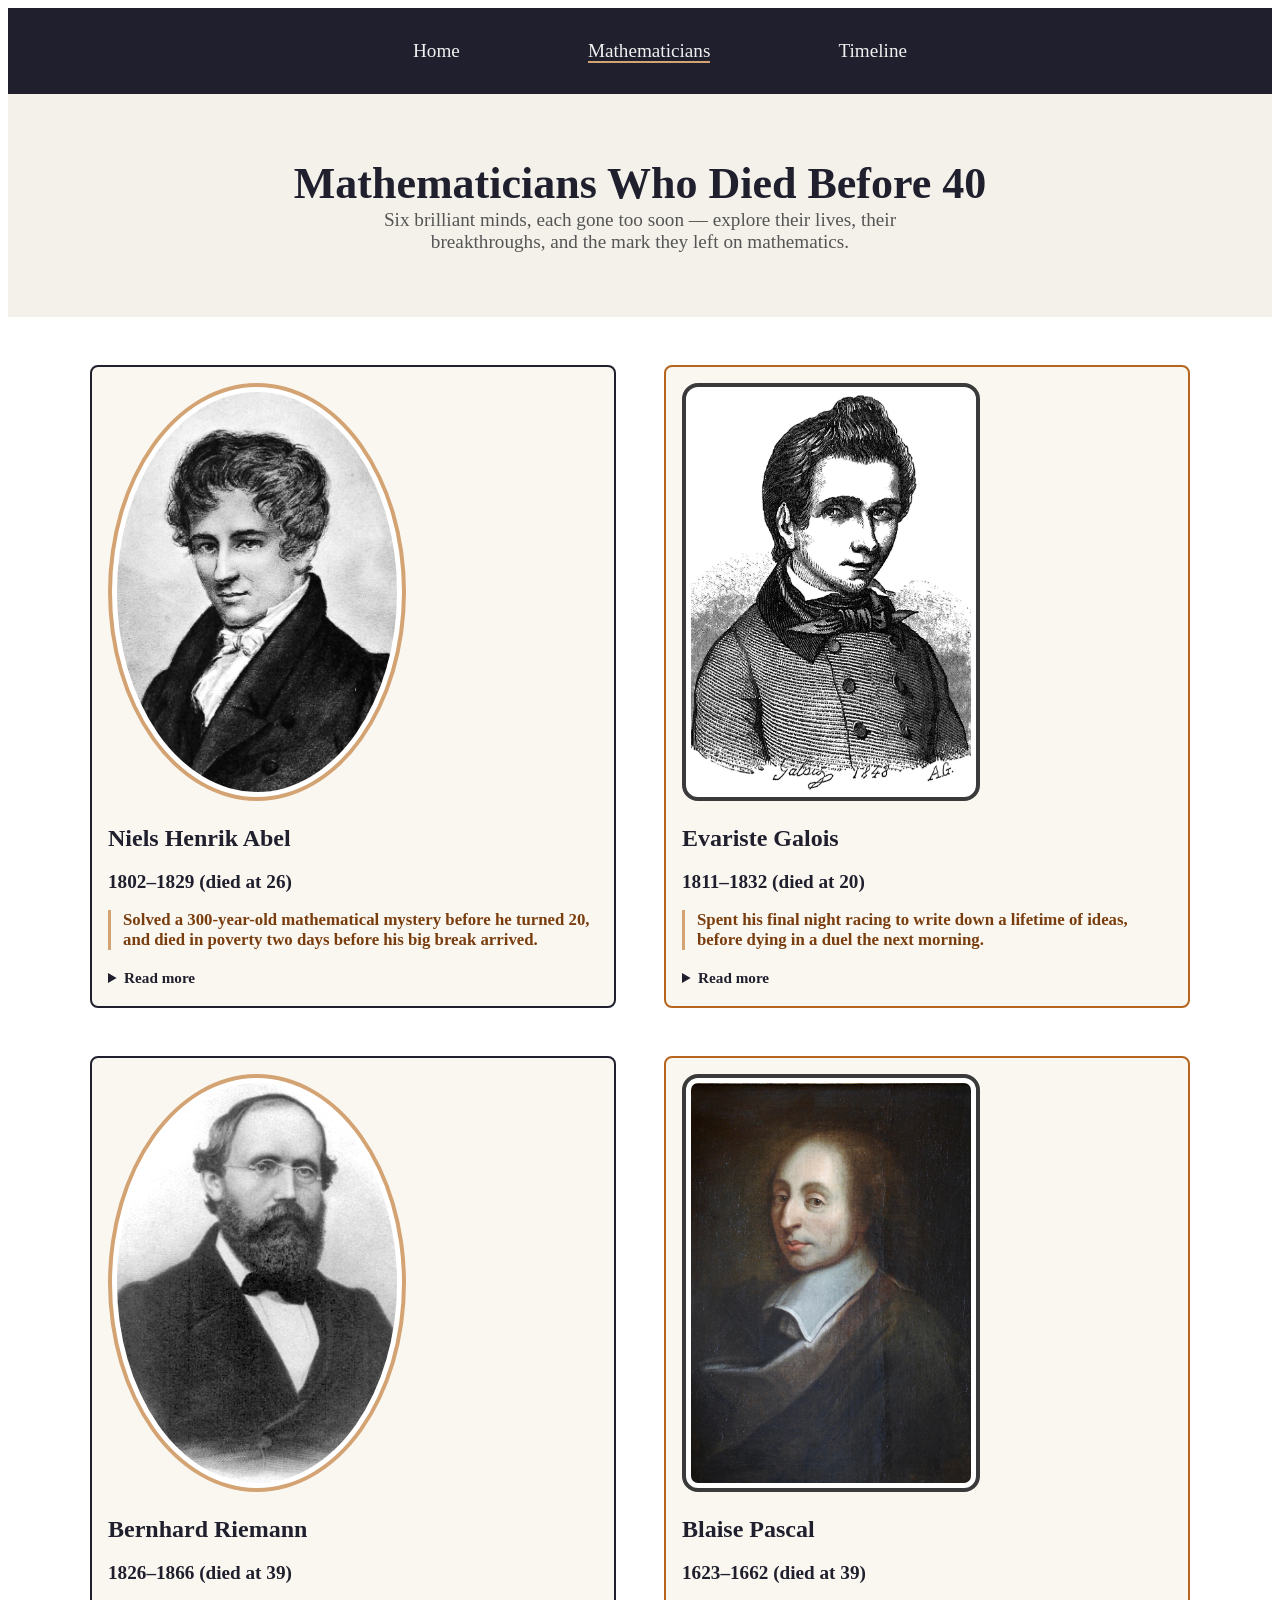
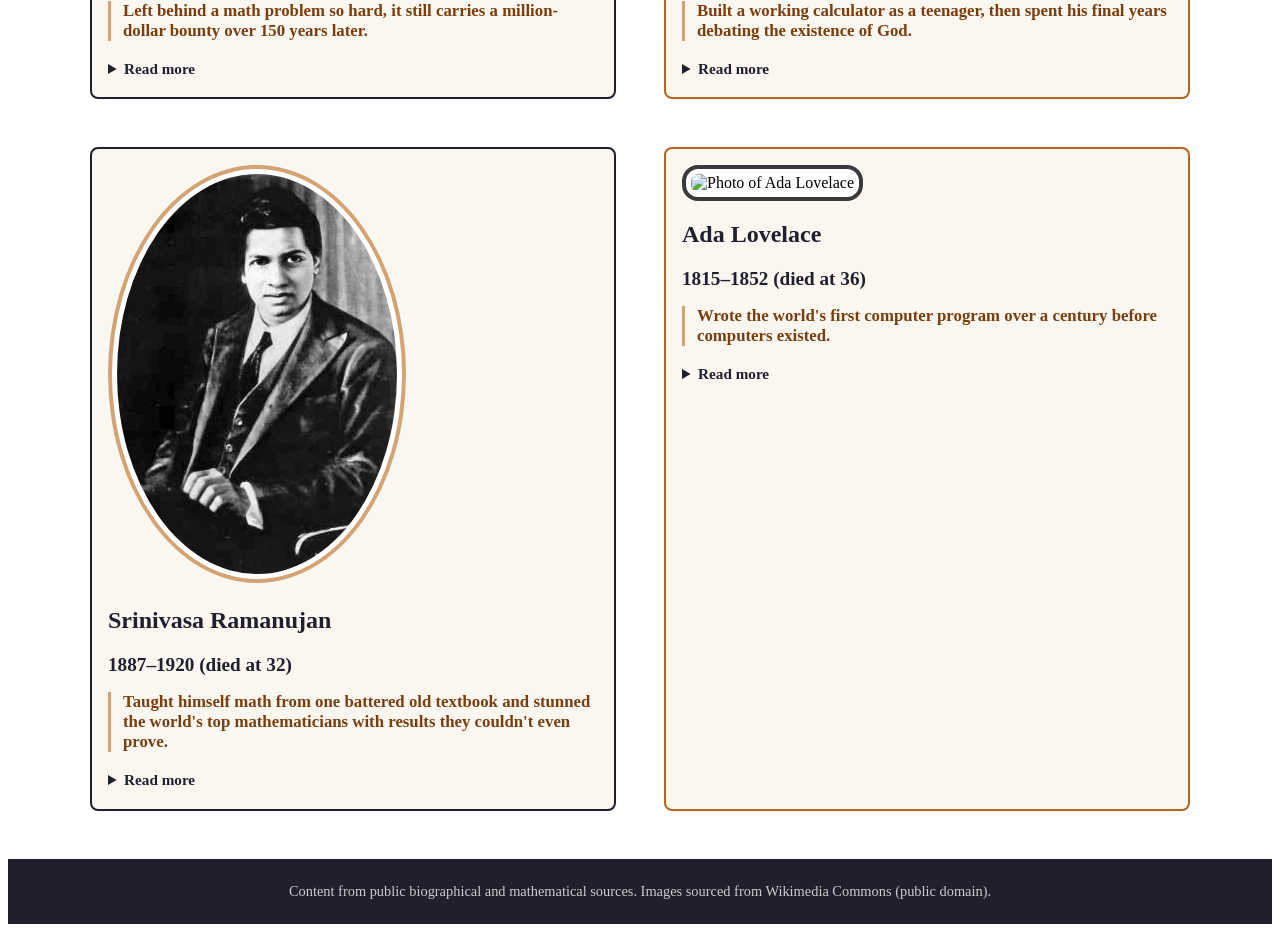
==== mathematicians.html @ 2c9141bb "ggg" ====
<!DOCTYPE html>

<html lang="en">

<head>
    <meta charset="UTF-8">
    <meta name="viewport" content="width=device-width, initial-scale=1.0">
    <title>Mathematicians - Mathematicial Prodigies</title>
    <link href="css/style.css" rel="stylesheet">
</head>

<body>
    <header>
        <a href="#main-content">Skip to main content</a>
        <nav>
            <ul>
                <li><a href="index.html">Home</a></li>
                <li><a href="mathematicians.html" id="current-page">Mathematicians</a></li>
                <li><a href="timeline.html">Timeline</a></li>
            </ul>
        </nav>

        <section class="hero">
            <h1>Mathematicians Who Died Before 40</h1>
            <h2>Six brilliant minds, each gone too soon — explore their lives, their breakthroughs, and the mark they
                left on mathematics.</h2>
        </section>

    </header>

    <main id="main-content">
        <section class="card-container">
            <section class="card" id="abel">
                <img src="images/Niels-Henrik-Abel.jpg" alt="Portrait of Niels Henrik Abel">
                <h2 class="name">Niels Henrik Abel</h2>

                <h3 class="years">1802–1829 (died at 26)</h3>
                <p class="summary">Solved a 300-year-old mathematical mystery before he turned 20, and died in poverty
                    two days before his big break arrived.</p>
                <details>
                    <summary>Read more</summary>
                    Born into poverty in Norway, Abel showed extraordinary talent early but faced constant
                    financial hardship throughout his short life. At just 19, he proved that there is no general
                    algebraic formula for solving fifth-degree (quintic) equations — a problem mathematicians had
                    struggled with for centuries. Despite this breakthrough, his work was largely ignored by the
                    mathematical establishment during his lifetime, and he was repeatedly denied academic positions. He
                    died of tuberculosis at 26, only two days before a letter arrived offering him a professorship in
                    Berlin. Today, Abel's work forms a cornerstone of modern algebra, and the prestigious Abel Prize —
                    mathematics' equivalent of the Nobel Prize — was established in his honor.</details>
            </section>

            <section class="card" id="galois">
                <img src="images/Evariste-Galois.jpg" alt="Portrait of Evariste Galois">
                <h2 class="name">Evariste Galois</h2>
                <h3 class="years">1811–1832 (died at 20)</h3>
                <p class="summary">Spent his final night racing to write down a lifetime of ideas, before dying in
                    a duel the next morning.</p>
                <details>
                    <summary>Read more</summary>
                    A fiery and politically active French mathematician, Galois developed revolutionary ideas about
                    the structure of equations while still a teenager, though his work was repeatedly rejected or lost
                    by the academic institutions of his time. Deeply involved in the political turmoil of
                    post-revolutionary France, he was imprisoned more than once for his radical views. At just 20, he
                    was killed in a duel under mysterious and disputed circumstances — the night before, convinced he
                    would die, he stayed up writing down as much of his mathematical work as he could, famously
                    scrawling "I have no time" in the margins. That single night's work laid the foundation for group
                    theory, a field now essential to modern algebra, cryptography, and particle physics.</details>
            </section>

            <section class="card" id="riemann">
                <img src="images/Bernhard-Riemann.jpg" alt="Photo of Bernhard Riemann">
                <h2 class="name">Bernhard Riemann</h2>
                <h3 class="years">1826–1866 (died at 39)</h3>
                <p class="summary">Left behind a math problem so hard, it still carries a million-dollar bounty
                    over 150 years later.</p>
                <details>
                    <summary>Read more</summary>
                    The son of a poor Lutheran pastor in Germany, Riemann initially studied theology before
                    switching to mathematics, where he quickly proved himself one of the most original thinkers of his
                    generation. His work reshaped geometry, laying groundwork later used by Einstein in general
                    relativity, and introduced the (in)famous Riemann Hypothesis — a conjecture about the distribution
                    of prime numbers that remains unsolved to this day, with a million-dollar prize still waiting for
                    anyone who can prove it. Riemann suffered from poor health for most of his life and died of
                    tuberculosis at 39 while traveling in Italy. His ideas continue to influence fields far beyond pure
                    mathematics, from cryptography to theoretical physics.
                </details>
            </section>

            <section class="card" id="pascal">
                <img src="images/Blaise-Pascal.jpg" alt="Portrait of Blaise Pascal">
                <h2 class="name">Blaise Pascal</h2>
                <h3 class="years">1623–1662 (died at 39)</h3>
                <p class="summary">Built a working calculator as a teenager, then spent his final years debating
                    the existence of God.</p>
                <details>
                    <summary>Read more</summary>
                    A French polymath, Pascal was a mathematical prodigy who built one of the first mechanical
                    calculators as a teenager to help his father with tedious tax computations. He made major
                    contributions to probability theory, geometry, and what would become known as Pascal's Triangle, a
                    tool still taught in classrooms today. In his later years, Pascal turned increasingly toward
                    philosophy and religious writing following a profound spiritual experience, producing the famous
                    "Pascal's Wager" argument for belief in God. Chronic illness plagued him throughout his life, and he
                    died at 39, his body weakened by years of poor health. His dual legacy — as both a founding figure
                    of probability theory and a significant philosophical writer — remains rare among mathematicians.
                </details>
            </section>

            <section class="card" id="ramanujan">
                <img src="images/Srinivasa-Ramanujan.jpg" alt="Photo of Srinivasa Ramanujan">
                <h2 class="name">Srinivasa Ramanujan</h2>
                <h3 class="years">1887–1920 (died at 32)</h3>

                <p class="summary">Taught himself math from one battered old textbook and stunned the world's top
                    mathematicians with results they couldn't even prove.</p>
                <details>
                    <summary>Read more</summary>
                    Born in a small town in India with almost no formal mathematical training, Ramanujan taught
                    himself advanced mathematics from a single outdated textbook and began producing original results in
                    near-total isolation. In 1913, he sent a letter filled with his theorems to British mathematician G.
                    H. Hardy, who recognized their brilliance and brought him to Cambridge. Over the following years,
                    Ramanujan compiled nearly 3,900 of results in number theory and infinite series, many stated without
                    formal proof yet later confirmed to be correct — some are still being verified and applied today.
                    The harsh English climate and wartime food shortages took a severe toll on his health, and he
                    returned to India, dying of illness at just 32. His notebooks continue to yield new mathematical
                    insights over a century later.</details>
            </section>

            <section class="card" id="lovelace">
                <img src="images/Ada-Lovelace.jpg" alt="Photo of Ada Lovelace">
                <h2 class="name">Ada Lovelace</h2>
                <h3 class="years">1815–1852 (died at 36)</h3>

                <p class="summary">Wrote the world's first computer program over a century before computers
                    existed.</p>

                <details>
                    <summary>Read more</summary>
                    The daughter of poet Lord Byron, Ada Lovelace was raised with a rigorous focus on mathematics
                    and logic, partly to steer her away from what her mother saw as her father's dangerous poetic
                    temperament. She became closely involved with inventor Charles Babbage's proposed Analytical Engine,
                    a mechanical general-purpose computer that was never built in her lifetime. In her notes on the
                    machine, Lovelace described an algorithm for computing Bernoulli numbers — now recognized as the
                    first published computer program — and speculated that such machines could one day manipulate
                    symbols and create music or art, not just crunch numbers. She suffered from illness for much of her
                    adult life and died of cancer at 36. Over a century before electronic computers existed, her vision
                    of what a computing machine could become makes her widely regarded as the first computer programmer.
                </details>
            </section>
        </section>
    </main>


    <footer>
        Content from public biographical and mathematical sources.
        Images sourced from Wikimedia Commons (public domain).
    </footer>

</body>


</html>
---- css/style.css ----
html {
    font-size: 16px;
}

/* ---------- Skip link ---------- */
header>a {
    position: absolute;
    left: -9999px;
}

header>a:focus {
    position: static;
    display: inline-block;
    background: #2b2b2b;
    color: #fff;
    text-decoration: none;
}

/* ---------- Navigation ---------- */
nav {
    display: flex;
    justify-content: center;
    background: #1f1f2e;
    padding: 1rem 0;
}

nav ul {
    display: flex;
    gap: 8rem;
    list-style: none;
}

nav a {
    color: #f0f0f0;
    text-decoration: none;
    font-size: 1.2rem;
}

nav a#current-page {
    border-bottom: 2px solid #d4a373;
}

/* ---------- Hero ---------- */
.hero {
    text-align: center;
    padding: 4rem 2rem;
    background: #f4f1ea;
}

.hero h1 {
    font-size: 2.75rem;
    margin-bottom: 0.75rem;
    color: #1f1f2e;
    margin: 0 auto;
}

.hero h2 {
    font-size: 1.2rem;
    font-weight: normal;
    color: #555;
    max-width: 600px;
    margin: 0 auto;
}

/* ---------- Main content ---------- */
main {
    max-width: 1100px;
    margin: 0 auto;
    padding: 3rem 2rem;
}

/* ---------- Intro ---------- */
.intro {
    max-width: 700px;
    margin: 0 auto 3rem;
    text-align: center;
}

.intro h2 {
    font-size: 1.75rem;
    margin-bottom: 1rem;
    color: #1f1f2e;
}

.intro p {
    font-size: 1.05rem;
    color: #3a3a3a;
}

/* ---------- Featured section ---------- */
.featured {
    display: flex;
    align-items: center;
    gap: 2.5rem;
    background: #faf7f0;
    padding: 2rem;
    border-radius: 8px;
}

.featured img {
    flex: 0 0 280px;
    width: 280px;
    height: 400px;
    border: 4px solid #d4a373;
    padding: 5px;
    border-radius: 50%;
    background: #fff;
}

.featured .featured-text {
    flex: 1;
}

.featured h2 {
    font-size: 1.5rem;
    margin-bottom: 0.75rem;
    color: #1f1f2e;
}

.featured p {
    margin-bottom: 1rem;
    color: #3a3a3a;
}

.featured a {
    color: #7a3d0e;
    font-weight: bold;
    text-decoration: none;
}

/* ---------- Cards ---------- */

.card-container {
    display: grid;
    grid-template-columns: repeat(2, 1fr);
    gap: 3rem;
}

.card {
    background: #faf7f0;
    padding: 1rem;
    border: 2px solid #1f1f2e;
    border-radius: 8px;
}

.card img {
    width: 280px;
    height: 400px;
    border: 4px solid #d4a373;
    padding: 5px;
    border-radius: 50%;
    background: #fff;
    object-fit: cover;
}

.card h2 {
    font-size: 1.5rem;
    margin-bottom: 0.75rem;
    color: #1f1f2e;
}

.card h3 {
    font-size: 1.2rem;
    margin-bottom: 0.75rem;
    color: #1f1f2e;
}

.card p {
    margin-bottom: 1rem;
    color: #3a3a3a;
}

.card:nth-child(even) {
    border-color: #b5651d;
}

.card:nth-child(even) img {
    border-radius: 16px;
    border: 4px solid #3a3a3a;
}

.card-container .summary {
    font-weight: 600;
    color: #7a3d0e;
    font-size: 1.05rem;
    margin-bottom: 1rem;
    border-left: 3px solid #d4a373;
    padding-left: 0.75rem;
}

.card-container details {
    color: #3a3a3a;
    font-size: 0.95rem;
    line-height: 1.6;
}

.card-container details summary {
    font-weight: bold;
    color: #1f1f2e;
}

/* ---------- Footer ---------- */
footer {
    text-align: center;
    padding: 1.5rem;
    background: #1f1f2e;
    color: #ccc;
    font-size: 0.9rem;
}
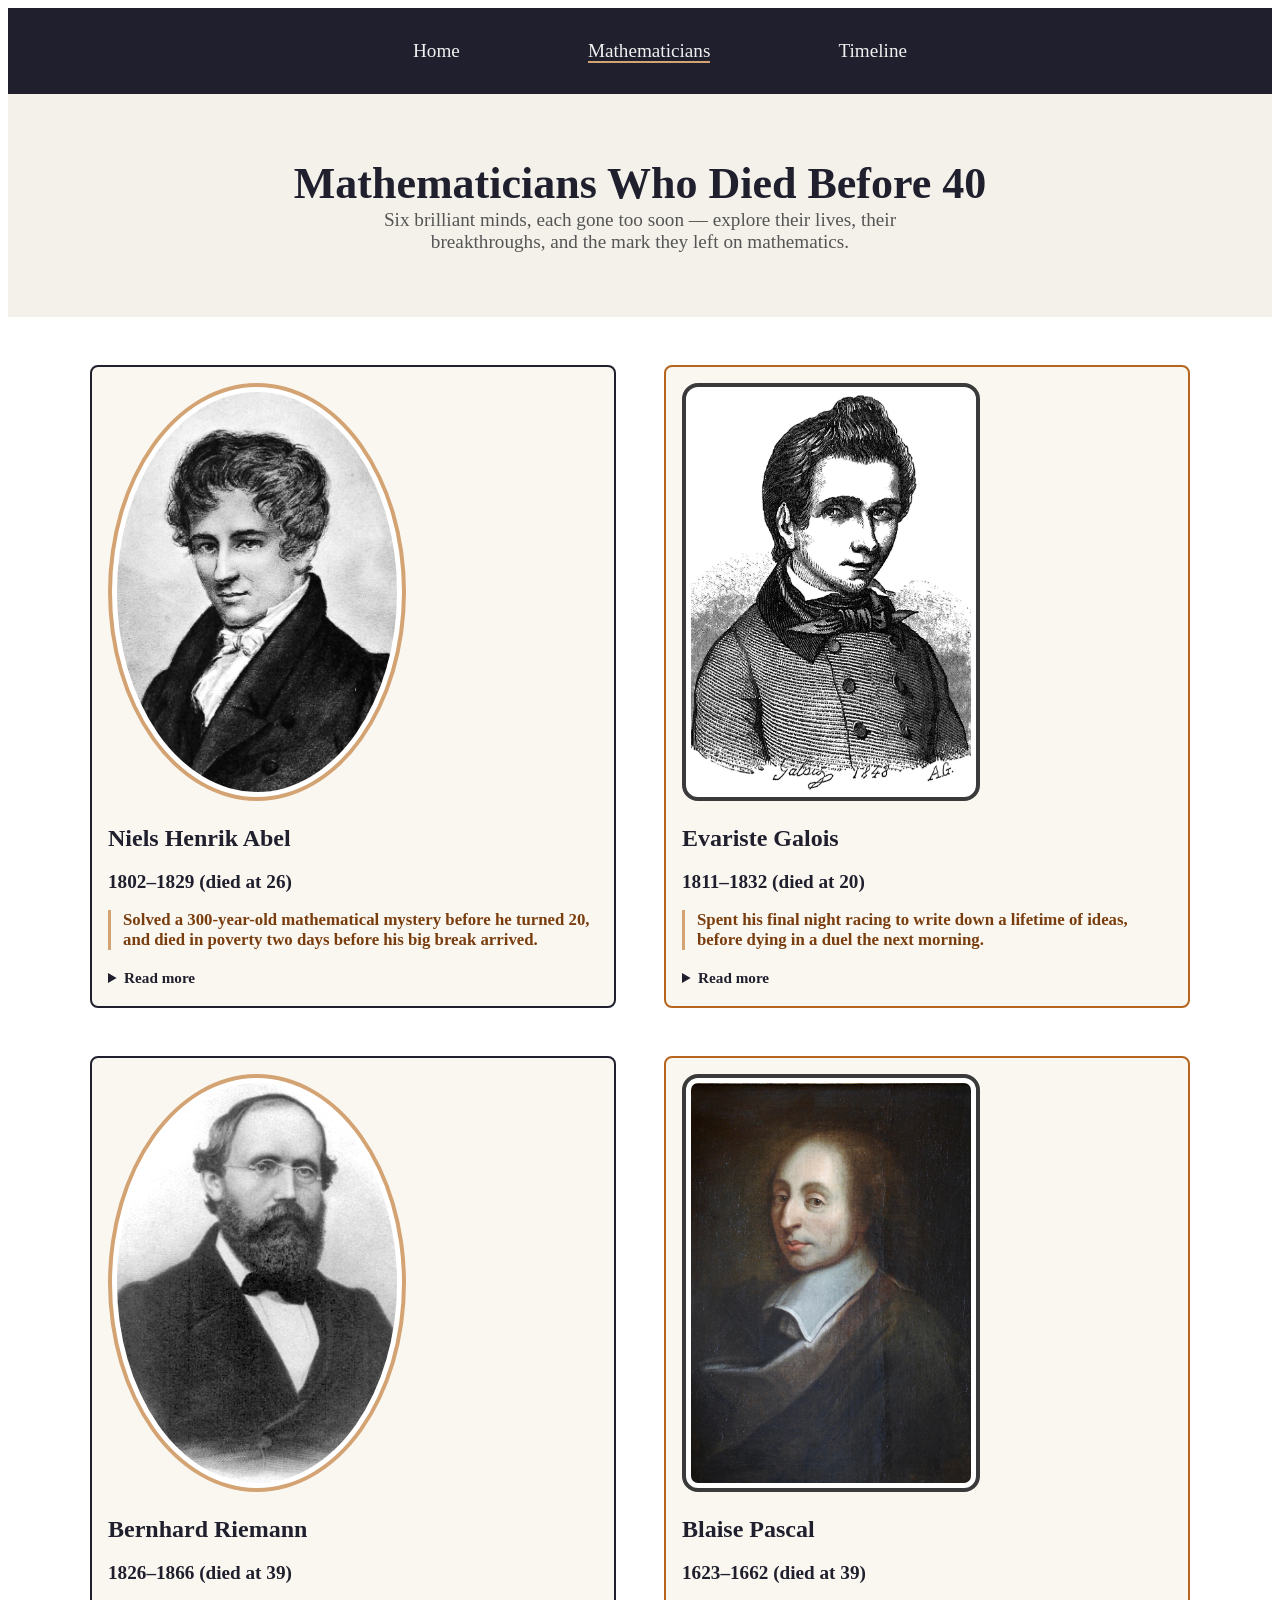
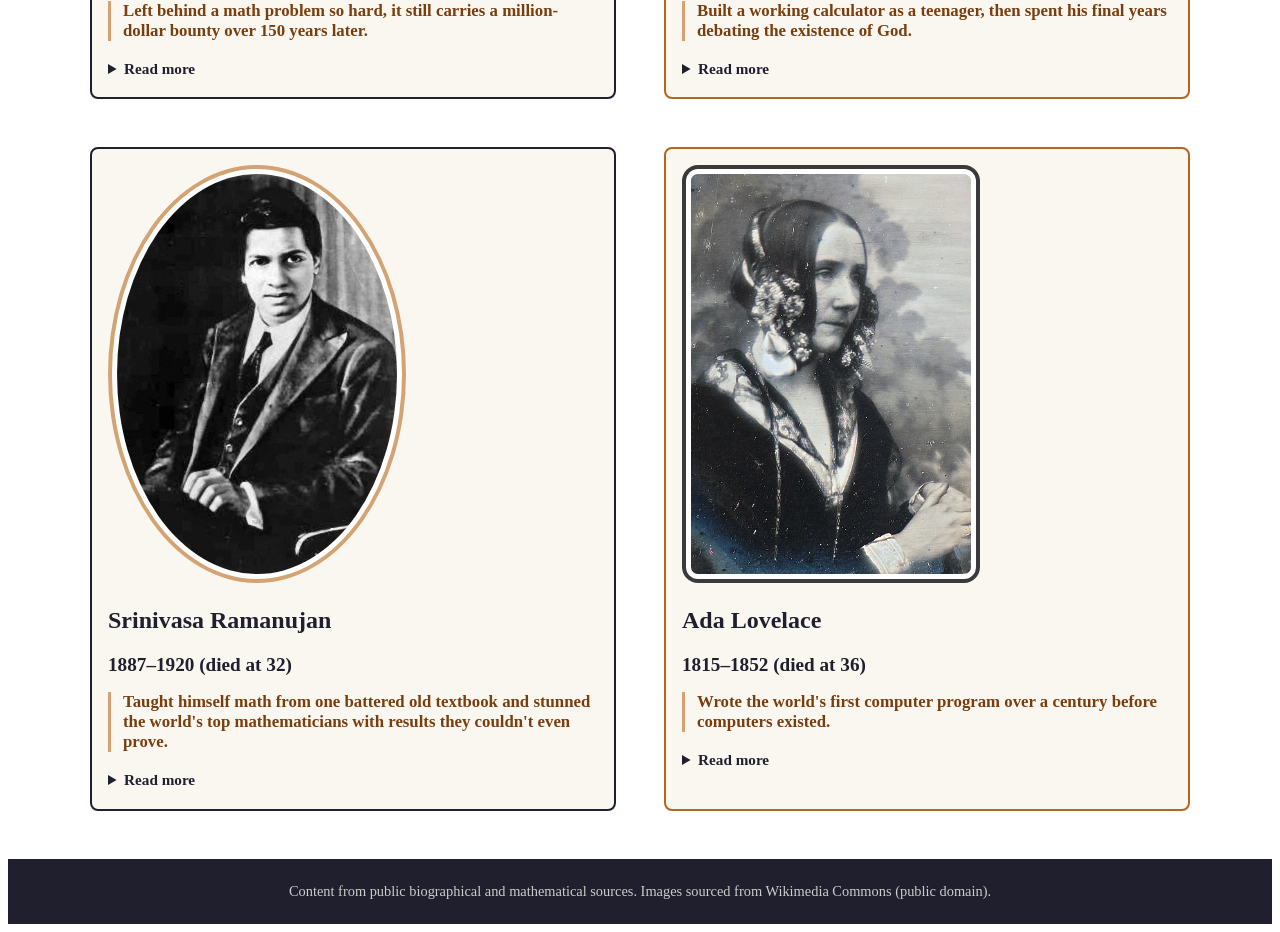
==== commit b181f7f4: "uhuh" ====
--- a/mathematicians.html
+++ b/mathematicians.html
@@ -126,7 +126,7 @@
             </section>
 
             <section class="card" id="lovelace">
-                <img src="images/Ada-Lovelace.jpg" alt="Photo of Ada Lovelace">
+                <img src="images/Ada-Lovelace.png" alt="Photo of Ada Lovelace">
                 <h2 class="name">Ada Lovelace</h2>
                 <h3 class="years">1815–1852 (died at 36)</h3>
 
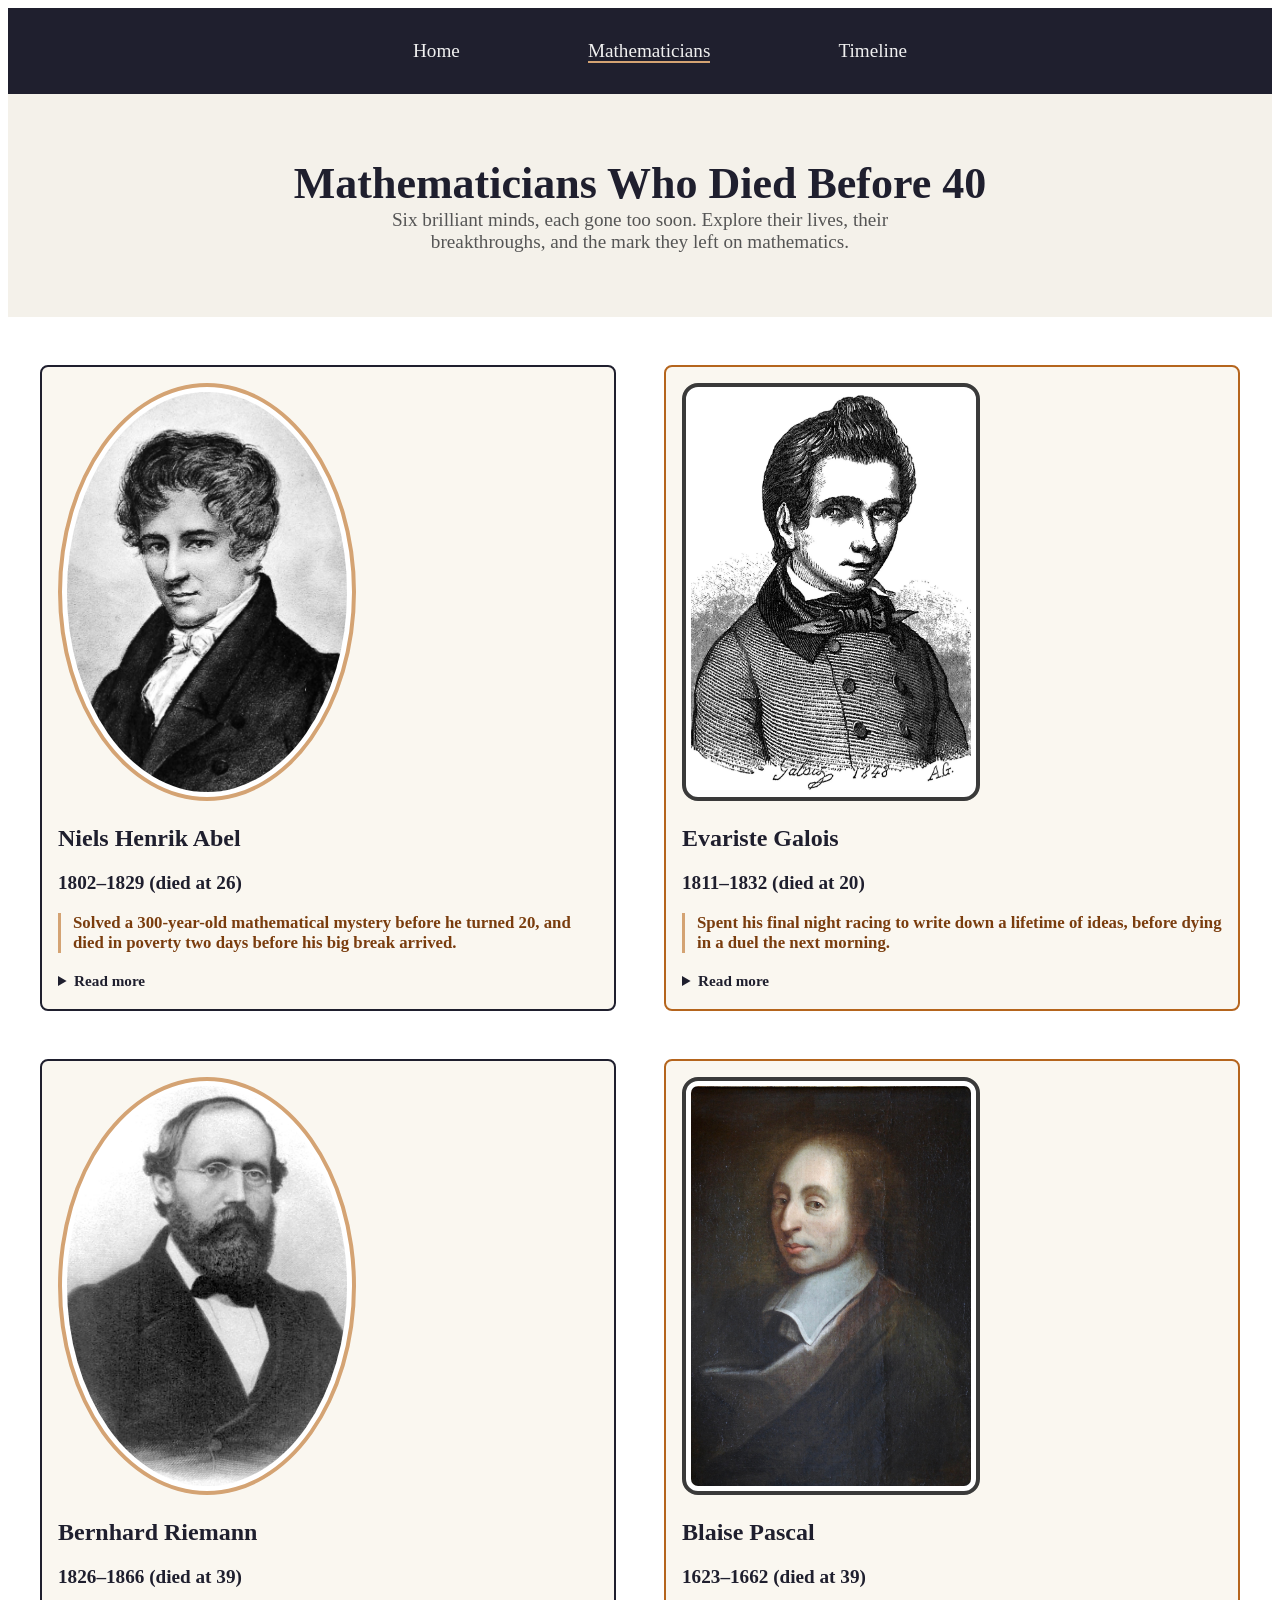
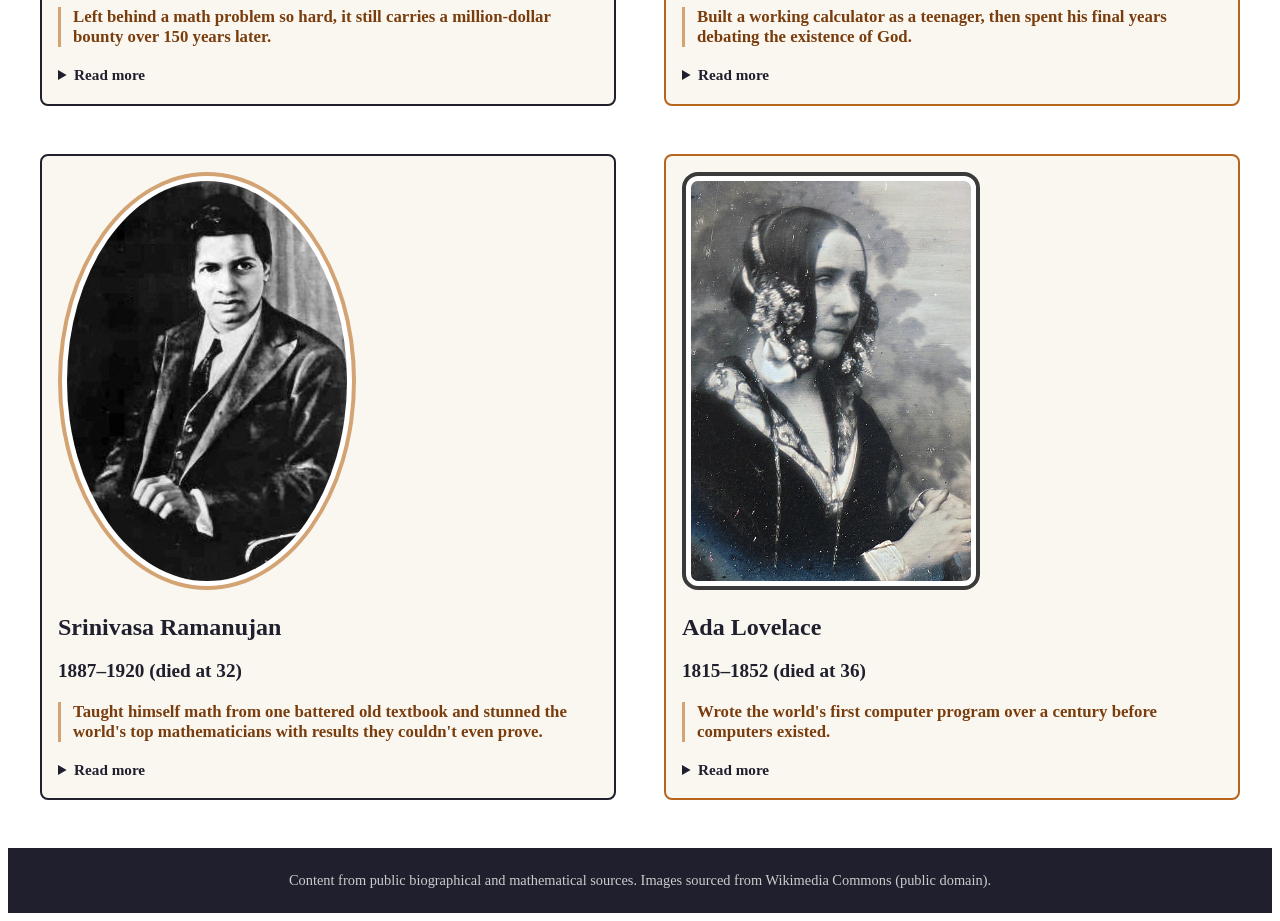
==== commit 1b0415c5: "mkkm" ====
--- a/mathematicians.html
+++ b/mathematicians.html
@@ -22,7 +22,7 @@
 
         <section class="hero">
             <h1>Mathematicians Who Died Before 40</h1>
-            <h2>Six brilliant minds, each gone too soon — explore their lives, their breakthroughs, and the mark they
+            <h2>Six brilliant minds, each gone too soon. Explore their lives, their breakthroughs, and the mark they
                 left on mathematics.</h2>
         </section>
 
@@ -41,12 +41,12 @@
                     <summary>Read more</summary>
                     Born into poverty in Norway, Abel showed extraordinary talent early but faced constant
                     financial hardship throughout his short life. At just 19, he proved that there is no general
-                    algebraic formula for solving fifth-degree (quintic) equations — a problem mathematicians had
+                    algebraic formula for solving fifth-degree (quintic) equations - a problem mathematicians had
                     struggled with for centuries. Despite this breakthrough, his work was largely ignored by the
                     mathematical establishment during his lifetime, and he was repeatedly denied academic positions. He
                     died of tuberculosis at 26, only two days before a letter arrived offering him a professorship in
-                    Berlin. Today, Abel's work forms a cornerstone of modern algebra, and the prestigious Abel Prize —
-                    mathematics' equivalent of the Nobel Prize — was established in his honor.</details>
+                    Berlin. Today, Abel's work forms a cornerstone of modern algebra, and the prestigious Abel Prize -
+                    mathematics' equivalent of the Nobel Prize - was established in his honor.</details>
             </section>
 
             <section class="card" id="galois">
@@ -61,7 +61,7 @@
                     the structure of equations while still a teenager, though his work was repeatedly rejected or lost
                     by the academic institutions of his time. Deeply involved in the political turmoil of
                     post-revolutionary France, he was imprisoned more than once for his radical views. At just 20, he
-                    was killed in a duel under mysterious and disputed circumstances — the night before, convinced he
+                    was killed in a duel under mysterious and disputed circumstances - the night before, convinced he
                     would die, he stayed up writing down as much of his mathematical work as he could, famously
                     scrawling "I have no time" in the margins. That single night's work laid the foundation for group
                     theory, a field now essential to modern algebra, cryptography, and particle physics.</details>
@@ -78,7 +78,7 @@
                     The son of a poor Lutheran pastor in Germany, Riemann initially studied theology before
                     switching to mathematics, where he quickly proved himself one of the most original thinkers of his
                     generation. His work reshaped geometry, laying groundwork later used by Einstein in general
-                    relativity, and introduced the (in)famous Riemann Hypothesis — a conjecture about the distribution
+                    relativity, and introduced the (in)famous Riemann Hypothesis - a conjecture about the distribution
                     of prime numbers that remains unsolved to this day, with a million-dollar prize still waiting for
                     anyone who can prove it. Riemann suffered from poor health for most of his life and died of
                     tuberculosis at 39 while traveling in Italy. His ideas continue to influence fields far beyond pure
@@ -100,8 +100,8 @@
                     tool still taught in classrooms today. In his later years, Pascal turned increasingly toward
                     philosophy and religious writing following a profound spiritual experience, producing the famous
                     "Pascal's Wager" argument for belief in God. Chronic illness plagued him throughout his life, and he
-                    died at 39, his body weakened by years of poor health. His dual legacy — as both a founding figure
-                    of probability theory and a significant philosophical writer — remains rare among mathematicians.
+                    died at 39, his body weakened by years of poor health. His dual legacy - as both a founding figure
+                    of probability theory and a significant philosophical writer - remains rare among mathematicians.
                 </details>
             </section>
 
@@ -119,7 +119,7 @@
                     near-total isolation. In 1913, he sent a letter filled with his theorems to British mathematician G.
                     H. Hardy, who recognized their brilliance and brought him to Cambridge. Over the following years,
                     Ramanujan compiled nearly 3,900 of results in number theory and infinite series, many stated without
-                    formal proof yet later confirmed to be correct — some are still being verified and applied today.
+                    formal proof yet later confirmed to be correct, some are still being verified and applied today.
                     The harsh English climate and wartime food shortages took a severe toll on his health, and he
                     returned to India, dying of illness at just 32. His notebooks continue to yield new mathematical
                     insights over a century later.</details>
@@ -139,8 +139,8 @@
                     and logic, partly to steer her away from what her mother saw as her father's dangerous poetic
                     temperament. She became closely involved with inventor Charles Babbage's proposed Analytical Engine,
                     a mechanical general-purpose computer that was never built in her lifetime. In her notes on the
-                    machine, Lovelace described an algorithm for computing Bernoulli numbers — now recognized as the
-                    first published computer program — and speculated that such machines could one day manipulate
+                    machine, Lovelace described an algorithm for computing Bernoulli numbers - now recognized as the
+                    first published computer program - and speculated that such machines could one day manipulate
                     symbols and create music or art, not just crunch numbers. She suffered from illness for much of her
                     adult life and died of cancer at 36. Over a century before electronic computers existed, her vision
                     of what a computing machine could become makes her widely regarded as the first computer programmer.
--- a/css/style.css
+++ b/css/style.css
@@ -1,7 +1,3 @@
-html {
-    font-size: 16px;
-}
-
 /* ---------- Skip link ---------- */
 header>a {
     position: absolute;
@@ -19,6 +15,7 @@
 /* ---------- Navigation ---------- */
 nav {
     display: flex;
+    flex-wrap: wrap;
     justify-content: center;
     background: #1f1f2e;
     padding: 1rem 0;
@@ -58,20 +55,20 @@
     font-size: 1.2rem;
     font-weight: normal;
     color: #555;
-    max-width: 600px;
+    max-width: 37.5rem;
     margin: 0 auto;
 }
 
 /* ---------- Main content ---------- */
 main {
-    max-width: 1100px;
+    max-width: 75rem;
     margin: 0 auto;
     padding: 3rem 2rem;
 }
 
 /* ---------- Intro ---------- */
 .intro {
-    max-width: 700px;
+    max-width: 45rem;
     margin: 0 auto 3rem;
     text-align: center;
 }
@@ -98,18 +95,15 @@
 }
 
 .featured img {
-    flex: 0 0 280px;
-    width: 280px;
-    height: 400px;
+    flex: 0 0 17.5rem;
+    width: 17.5rem;
+    height: 25rem;
     border: 4px solid #d4a373;
     padding: 5px;
     border-radius: 50%;
     background: #fff;
 }
 
-.featured .featured-text {
-    flex: 1;
-}
 
 .featured h2 {
     font-size: 1.5rem;
@@ -143,9 +137,13 @@
     border-radius: 8px;
 }
 
+.card:nth-child(even) {
+    border-color: #b5651d;
+}
+
 .card img {
-    width: 280px;
-    height: 400px;
+    width: 17.5rem;
+    height: 25rem;
     border: 4px solid #d4a373;
     padding: 5px;
     border-radius: 50%;
@@ -153,30 +151,23 @@
     object-fit: cover;
 }
 
-.card h2 {
-    font-size: 1.5rem;
-    margin-bottom: 0.75rem;
-    color: #1f1f2e;
-}
-
-.card h3 {
-    font-size: 1.2rem;
-    margin-bottom: 0.75rem;
-    color: #1f1f2e;
-}
-
-.card p {
-    margin-bottom: 1rem;
-    color: #3a3a3a;
-}
-
-.card:nth-child(even) {
-    border-color: #b5651d;
-}
-
 .card:nth-child(even) img {
     border-radius: 16px;
     border: 4px solid #3a3a3a;
+}
+
+.card h2 {
+    font-size: 1.5rem;
+    color: #1f1f2e;
+}
+
+.card h3 {
+    font-size: 1.2rem;
+    color: #1f1f2e;
+}
+
+.card p {
+    color: #3a3a3a;
 }
 
 .card-container .summary {
@@ -198,6 +189,65 @@
     font-weight: bold;
     color: #1f1f2e;
 }
+
+/* ---------- Timeline ---------- */
+
+
+.timeline {
+    max-width: 900px;
+    margin: 0 auto;
+}
+
+.timeline-list {
+    position: relative;
+    margin: 0 auto;
+    display: flex;
+    flex-direction: column;
+    gap: 3rem;
+    list-style: none;
+}
+
+.timeline-item {
+    display: grid;
+    grid-template-columns: 1fr auto 1fr;
+    grid-auto-flow: column;
+    align-items: center;
+    gap: 2rem;
+    width: 100%;
+}
+
+.timeline-marker {
+    font-weight: bold;
+    color: #7a3d0e;
+    grid-column: 2;
+    justify-self: center;
+    white-space: nowrap;
+}
+
+.timeline-item:nth-child(odd) .timeline-content {
+    grid-column: 1;
+    text-align: right;
+}
+
+.timeline-item:nth-child(even) .timeline-content {
+    grid-column: 3;
+    text-align: left;
+}
+
+.person-tag {
+    font-weight: 600;
+    color: #1f1f2e;
+    margin-bottom: 0.4rem;
+}
+
+.timeline-content p {
+    background: #faf7f0;
+    border: 2px solid #1f1f2e;
+    border-radius: 8px;
+    padding: 1rem 1.25rem;
+}
+
+
 
 /* ---------- Footer ---------- */
 footer {
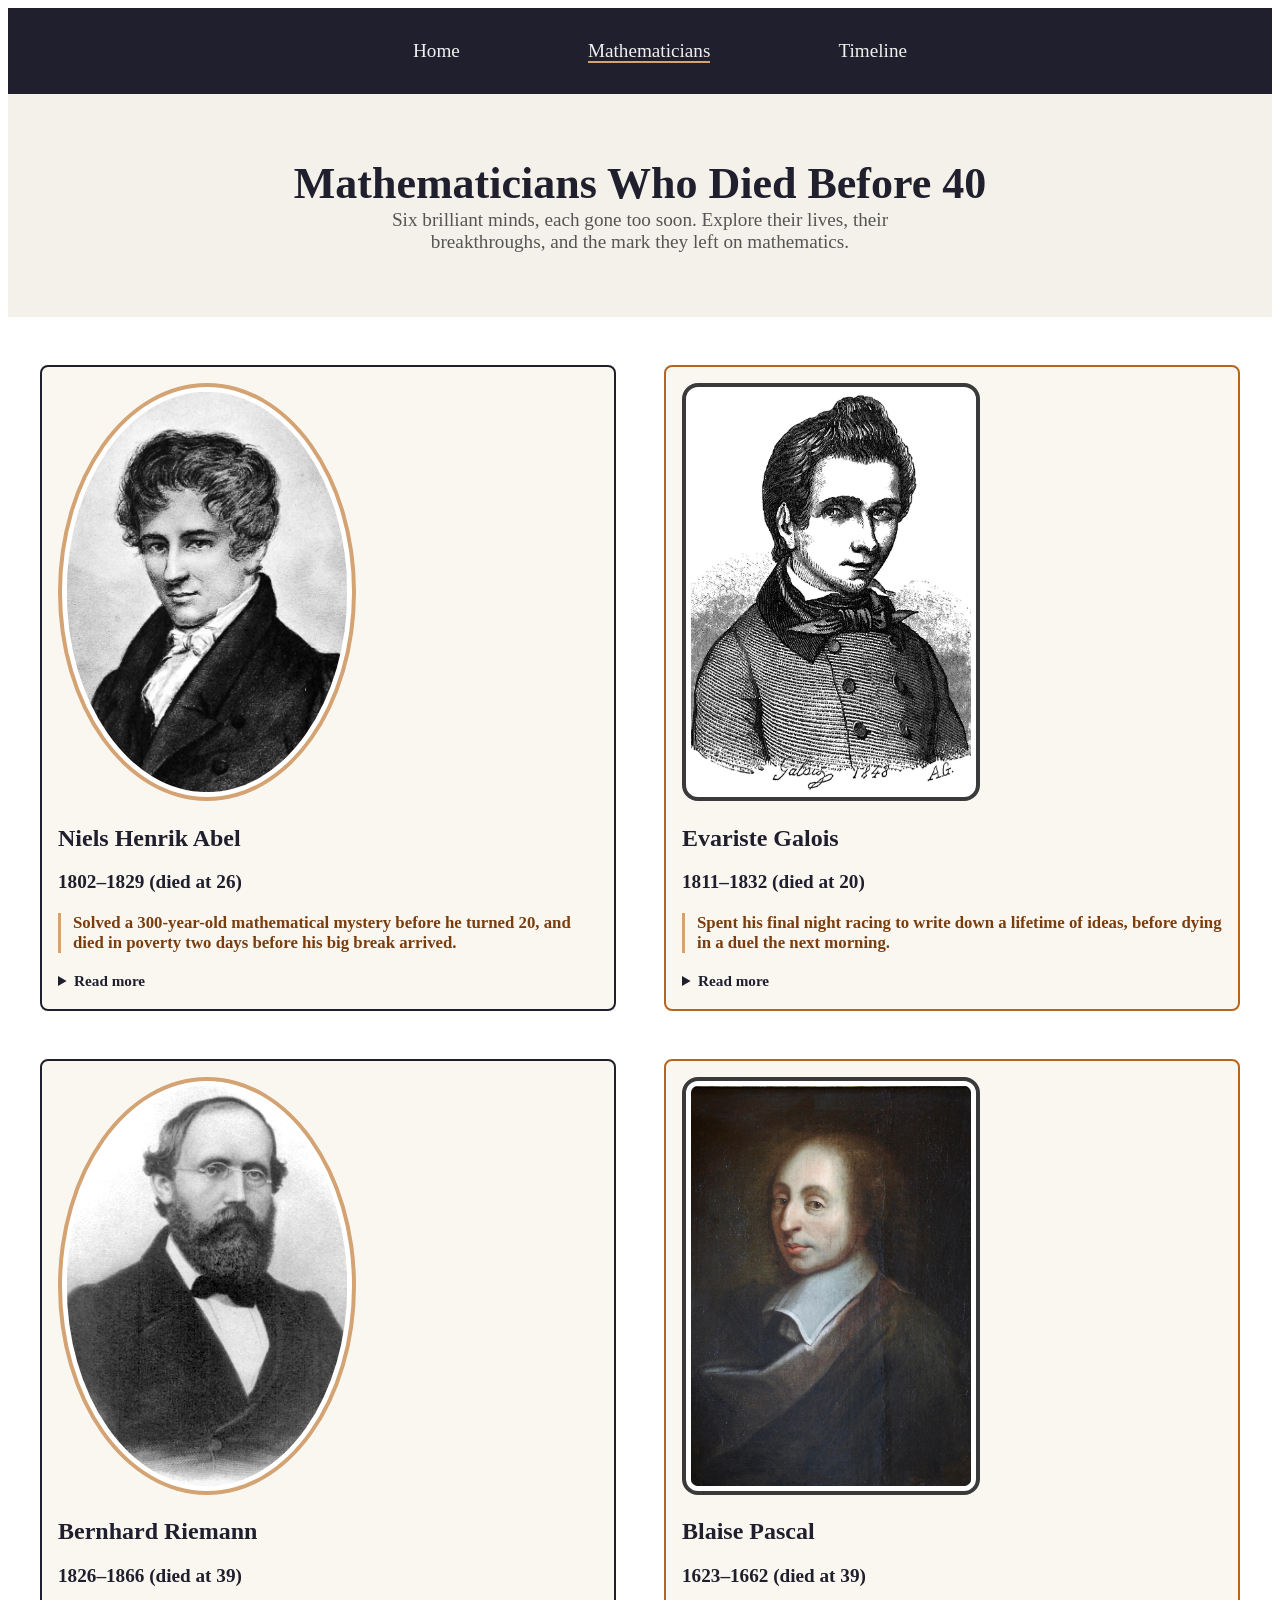
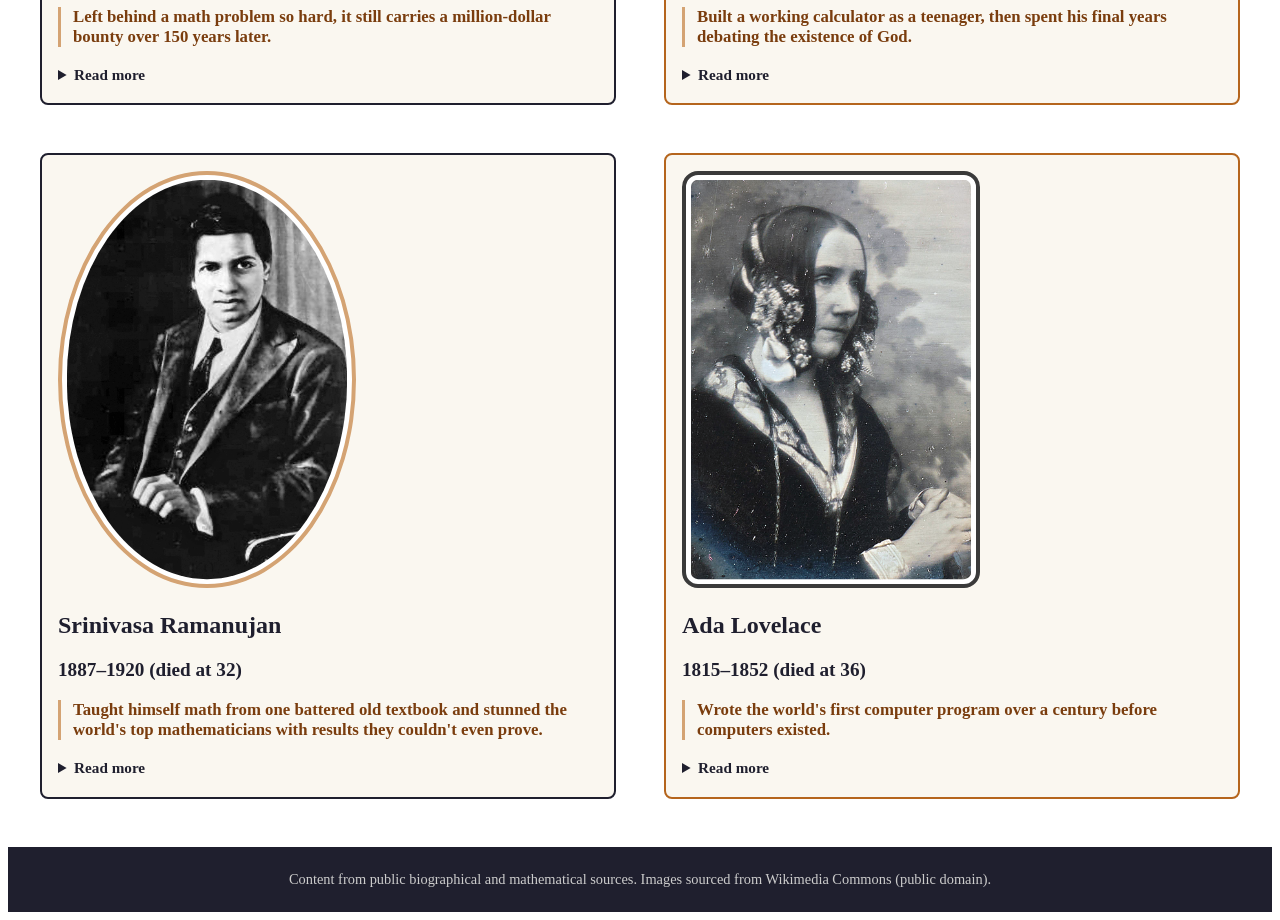
==== commit 9a139839: "jyxr" ====
--- a/mathematicians.html
+++ b/mathematicians.html
@@ -15,7 +15,7 @@
         <nav>
             <ul>
                 <li><a href="index.html">Home</a></li>
-                <li><a href="mathematicians.html" id="current-page">Mathematicians</a></li>
+                <li><a href="mathematicians.html" id="current-page" aria-current="page">Mathematicians</a></li>
                 <li><a href="timeline.html">Timeline</a></li>
             </ul>
         </nav>
@@ -39,14 +39,14 @@
                     two days before his big break arrived.</p>
                 <details>
                     <summary>Read more</summary>
-                    Born into poverty in Norway, Abel showed extraordinary talent early but faced constant
+                    <p>Born into poverty in Norway, Abel showed extraordinary talent early but faced constant
                     financial hardship throughout his short life. At just 19, he proved that there is no general
                     algebraic formula for solving fifth-degree (quintic) equations - a problem mathematicians had
                     struggled with for centuries. Despite this breakthrough, his work was largely ignored by the
                     mathematical establishment during his lifetime, and he was repeatedly denied academic positions. He
                     died of tuberculosis at 26, only two days before a letter arrived offering him a professorship in
                     Berlin. Today, Abel's work forms a cornerstone of modern algebra, and the prestigious Abel Prize -
-                    mathematics' equivalent of the Nobel Prize - was established in his honor.</details>
+                    mathematics' equivalent of the Nobel Prize - was established in his honor.</p></details>
             </section>
 
             <section class="card" id="galois">
@@ -57,14 +57,14 @@
                     a duel the next morning.</p>
                 <details>
                     <summary>Read more</summary>
-                    A fiery and politically active French mathematician, Galois developed revolutionary ideas about
+                    <p>A fiery and politically active French mathematician, Galois developed revolutionary ideas about
                     the structure of equations while still a teenager, though his work was repeatedly rejected or lost
                     by the academic institutions of his time. Deeply involved in the political turmoil of
                     post-revolutionary France, he was imprisoned more than once for his radical views. At just 20, he
                     was killed in a duel under mysterious and disputed circumstances - the night before, convinced he
                     would die, he stayed up writing down as much of his mathematical work as he could, famously
                     scrawling "I have no time" in the margins. That single night's work laid the foundation for group
-                    theory, a field now essential to modern algebra, cryptography, and particle physics.</details>
+                    theory, a field now essential to modern algebra, cryptography, and particle physics.</p></details>
             </section>
 
             <section class="card" id="riemann">
@@ -75,14 +75,14 @@
                     over 150 years later.</p>
                 <details>
                     <summary>Read more</summary>
-                    The son of a poor Lutheran pastor in Germany, Riemann initially studied theology before
+                    <p>The son of a poor Lutheran pastor in Germany, Riemann initially studied theology before
                     switching to mathematics, where he quickly proved himself one of the most original thinkers of his
                     generation. His work reshaped geometry, laying groundwork later used by Einstein in general
                     relativity, and introduced the (in)famous Riemann Hypothesis - a conjecture about the distribution
                     of prime numbers that remains unsolved to this day, with a million-dollar prize still waiting for
                     anyone who can prove it. Riemann suffered from poor health for most of his life and died of
                     tuberculosis at 39 while traveling in Italy. His ideas continue to influence fields far beyond pure
-                    mathematics, from cryptography to theoretical physics.
+                    mathematics, from cryptography to theoretical physics.</p>
                 </details>
             </section>
 
@@ -94,14 +94,14 @@
                     the existence of God.</p>
                 <details>
                     <summary>Read more</summary>
-                    A French polymath, Pascal was a mathematical prodigy who built one of the first mechanical
+                    <p>A French polymath, Pascal was a mathematical prodigy who built one of the first mechanical
                     calculators as a teenager to help his father with tedious tax computations. He made major
                     contributions to probability theory, geometry, and what would become known as Pascal's Triangle, a
                     tool still taught in classrooms today. In his later years, Pascal turned increasingly toward
                     philosophy and religious writing following a profound spiritual experience, producing the famous
                     "Pascal's Wager" argument for belief in God. Chronic illness plagued him throughout his life, and he
                     died at 39, his body weakened by years of poor health. His dual legacy - as both a founding figure
-                    of probability theory and a significant philosophical writer - remains rare among mathematicians.
+                    of probability theory and a significant philosophical writer - remains rare among mathematicians.</p>
                 </details>
             </section>
 
@@ -114,7 +114,7 @@
                     mathematicians with results they couldn't even prove.</p>
                 <details>
                     <summary>Read more</summary>
-                    Born in a small town in India with almost no formal mathematical training, Ramanujan taught
+                    <p>Born in a small town in India with almost no formal mathematical training, Ramanujan taught
                     himself advanced mathematics from a single outdated textbook and began producing original results in
                     near-total isolation. In 1913, he sent a letter filled with his theorems to British mathematician G.
                     H. Hardy, who recognized their brilliance and brought him to Cambridge. Over the following years,
@@ -122,7 +122,7 @@
                     formal proof yet later confirmed to be correct, some are still being verified and applied today.
                     The harsh English climate and wartime food shortages took a severe toll on his health, and he
                     returned to India, dying of illness at just 32. His notebooks continue to yield new mathematical
-                    insights over a century later.</details>
+                    insights over a century later.</p></details>
             </section>
 
             <section class="card" id="lovelace">
@@ -135,7 +135,7 @@
 
                 <details>
                     <summary>Read more</summary>
-                    The daughter of poet Lord Byron, Ada Lovelace was raised with a rigorous focus on mathematics
+                    <p>The daughter of poet Lord Byron, Ada Lovelace was raised with a rigorous focus on mathematics
                     and logic, partly to steer her away from what her mother saw as her father's dangerous poetic
                     temperament. She became closely involved with inventor Charles Babbage's proposed Analytical Engine,
                     a mechanical general-purpose computer that was never built in her lifetime. In her notes on the
@@ -143,7 +143,7 @@
                     first published computer program - and speculated that such machines could one day manipulate
                     symbols and create music or art, not just crunch numbers. She suffered from illness for much of her
                     adult life and died of cancer at 36. Over a century before electronic computers existed, her vision
-                    of what a computing machine could become makes her widely regarded as the first computer programmer.
+                    of what a computing machine could become makes her widely regarded as the first computer programmer.</p>
                 </details>
             </section>
         </section>
--- a/css/style.css
+++ b/css/style.css
@@ -19,6 +19,7 @@
     justify-content: center;
     background: #1f1f2e;
     padding: 1rem 0;
+    flex-wrap: wrap;
 }
 
 nav ul {
@@ -99,7 +100,7 @@
     width: 17.5rem;
     height: 25rem;
     border: 4px solid #d4a373;
-    padding: 5px;
+    padding: 0.3rem;
     border-radius: 50%;
     background: #fff;
 }
@@ -145,7 +146,7 @@
     width: 17.5rem;
     height: 25rem;
     border: 4px solid #d4a373;
-    padding: 5px;
+    padding: 0.3rem;
     border-radius: 50%;
     background: #fff;
     object-fit: cover;
@@ -194,7 +195,7 @@
 
 
 .timeline {
-    max-width: 900px;
+    max-width: 60rem;
     margin: 0 auto;
 }
 
@@ -224,23 +225,52 @@
     white-space: nowrap;
 }
 
+.timeline-image img {
+    width: 15rem;
+    border: 4px solid #d4a373;
+    padding: 0.25rem;
+    margin: 1rem;
+    border-radius: 8px;
+    background: #fff;
+    object-fit: cover;
+}
+
+.timeline-image figcaption {
+    background: #faf7f0;
+    border: 2px solid #d4a373;
+    border-radius: 8px;
+    padding: 1rem 1.25rem;
+    font-size: 0.95rem;
+}
+
+
 .timeline-item:nth-child(odd) .timeline-content {
     grid-column: 1;
     text-align: right;
 }
 
+.timeline-item:nth-child(odd) .timeline-image {
+    grid-column: 3;
+    text-align: left;
+}
+
 .timeline-item:nth-child(even) .timeline-content {
     grid-column: 3;
     text-align: left;
 }
 
+.timeline-item:nth-child(even) .timeline-image {
+    grid-column: 1;
+    text-align: right;
+}
+
 .person-tag {
     font-weight: 600;
     color: #1f1f2e;
     margin-bottom: 0.4rem;
 }
 
-.timeline-content p {
+.timeline-content {
     background: #faf7f0;
     border: 2px solid #1f1f2e;
     border-radius: 8px;
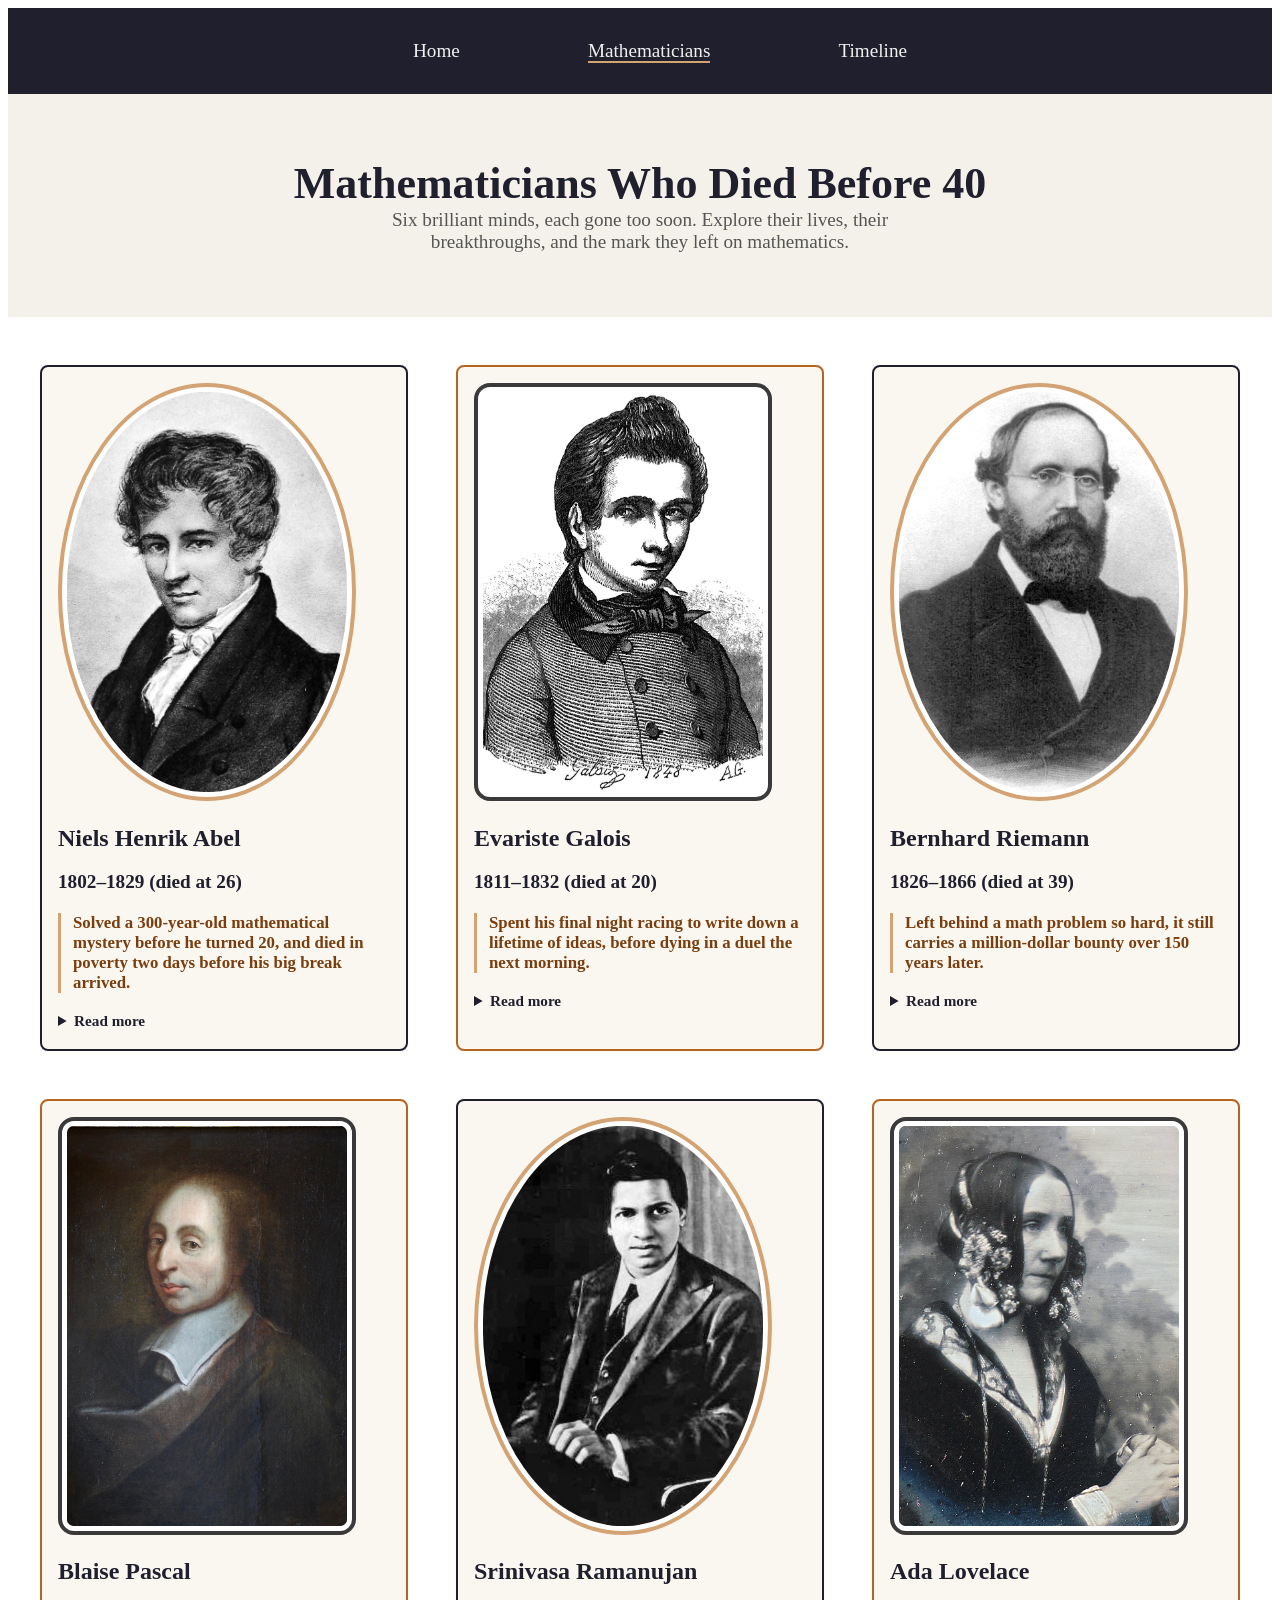
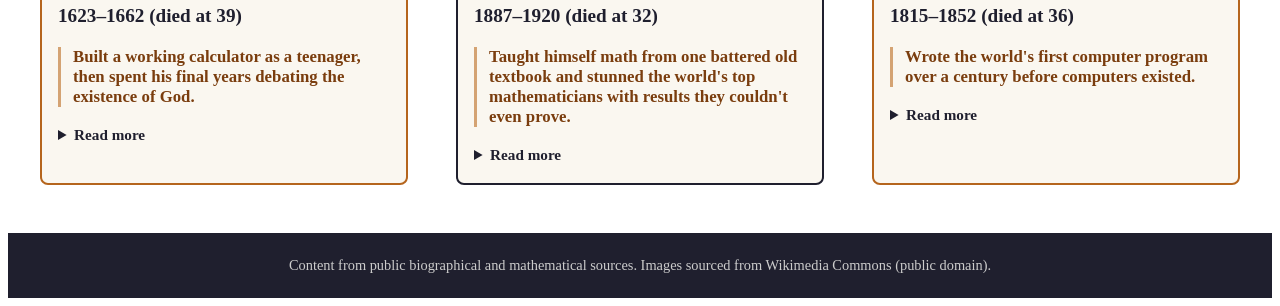
==== commit e04e5c5e: "modified:   css/style.css 	modified:   mathematicians.html cccccccc" ====
--- a/mathematicians.html
+++ b/mathematicians.html
@@ -29,7 +29,7 @@
     </header>
 
     <main id="main-content">
-        <section class="card-container">
+        <div class="card-container">
             <section class="card" id="abel">
                 <img src="images/Niels-Henrik-Abel.jpg" alt="Portrait of Niels Henrik Abel">
                 <h2 class="name">Niels Henrik Abel</h2>
@@ -40,13 +40,21 @@
                 <details>
                     <summary>Read more</summary>
                     <p>Born into poverty in Norway, Abel showed extraordinary talent early but faced constant
-                    financial hardship throughout his short life. At just 19, he proved that there is no general
-                    algebraic formula for solving fifth-degree (quintic) equations - a problem mathematicians had
-                    struggled with for centuries. Despite this breakthrough, his work was largely ignored by the
-                    mathematical establishment during his lifetime, and he was repeatedly denied academic positions. He
-                    died of tuberculosis at 26, only two days before a letter arrived offering him a professorship in
-                    Berlin. Today, Abel's work forms a cornerstone of modern algebra, and the prestigious Abel Prize -
-                    mathematics' equivalent of the Nobel Prize - was established in his honor.</p></details>
+                        financial hardship throughout his short life. At just 19, he proved that there is no general
+                        algebraic formula for solving fifth-degree (quintic) equations - a problem mathematicians had
+                        struggled with for centuries. Despite this breakthrough, his work was largely ignored by the
+                        mathematical establishment during his lifetime, and he was repeatedly denied academic positions.
+                        He
+                        died of tuberculosis at 26, only two days before a letter arrived offering him a professorship
+                        in
+                        Berlin. Today, Abel's work forms a cornerstone of modern algebra, and the prestigious Abel Prize
+                        -
+                        mathematics' equivalent of the Nobel Prize - was established in his honor.</p>
+                    <a href="https://en.wikipedia.org/wiki/Niels_Henrik_Abel" class="wiki-link" target="_blank"
+                        rel="noopener noreferrer">Read more on Wikipedia (opens in a new tab)
+                    </a>
+                </details>
+
             </section>
 
             <section class="card" id="galois">
@@ -58,13 +66,21 @@
                 <details>
                     <summary>Read more</summary>
                     <p>A fiery and politically active French mathematician, Galois developed revolutionary ideas about
-                    the structure of equations while still a teenager, though his work was repeatedly rejected or lost
-                    by the academic institutions of his time. Deeply involved in the political turmoil of
-                    post-revolutionary France, he was imprisoned more than once for his radical views. At just 20, he
-                    was killed in a duel under mysterious and disputed circumstances - the night before, convinced he
-                    would die, he stayed up writing down as much of his mathematical work as he could, famously
-                    scrawling "I have no time" in the margins. That single night's work laid the foundation for group
-                    theory, a field now essential to modern algebra, cryptography, and particle physics.</p></details>
+                        the structure of equations while still a teenager, though his work was repeatedly rejected or
+                        lost
+                        by the academic institutions of his time. Deeply involved in the political turmoil of
+                        post-revolutionary France, he was imprisoned more than once for his radical views. At just 20,
+                        he
+                        was killed in a duel under mysterious and disputed circumstances - the night before, convinced
+                        he
+                        would die, he stayed up writing down as much of his mathematical work as he could, famously
+                        scrawling "I have no time" in the margins. That single night's work laid the foundation for
+                        group
+                        theory, a field now essential to modern algebra, cryptography, and particle physics.</p>
+                    <a href="https://en.wikipedia.org/wiki/%C3%89variste_Galois" class="wiki-link" target="_blank"
+                        rel="noopener noreferrer">Read more on Wikipedia (opens in a new tab)
+                    </a>
+                </details>
             </section>
 
             <section class="card" id="riemann">
@@ -76,13 +92,20 @@
                 <details>
                     <summary>Read more</summary>
                     <p>The son of a poor Lutheran pastor in Germany, Riemann initially studied theology before
-                    switching to mathematics, where he quickly proved himself one of the most original thinkers of his
-                    generation. His work reshaped geometry, laying groundwork later used by Einstein in general
-                    relativity, and introduced the (in)famous Riemann Hypothesis - a conjecture about the distribution
-                    of prime numbers that remains unsolved to this day, with a million-dollar prize still waiting for
-                    anyone who can prove it. Riemann suffered from poor health for most of his life and died of
-                    tuberculosis at 39 while traveling in Italy. His ideas continue to influence fields far beyond pure
-                    mathematics, from cryptography to theoretical physics.</p>
+                        switching to mathematics, where he quickly proved himself one of the most original thinkers of
+                        his
+                        generation. His work reshaped geometry, laying groundwork later used by Einstein in general
+                        relativity, and introduced the (in)famous Riemann Hypothesis - a conjecture about the
+                        distribution
+                        of prime numbers that remains unsolved to this day, with a million-dollar prize still waiting
+                        for
+                        anyone who can prove it. Riemann suffered from poor health for most of his life and died of
+                        tuberculosis at 39 while traveling in Italy. His ideas continue to influence fields far beyond
+                        pure
+                        mathematics, from cryptography to theoretical physics.</p>
+                    <a href="https://en.wikipedia.org/wiki/Bernhard_Riemann" class="wiki-link" target="_blank"
+                        rel="noopener noreferrer">Read more on Wikipedia (opens in a new tab)
+                    </a>
                 </details>
             </section>
 
@@ -95,13 +118,20 @@
                 <details>
                     <summary>Read more</summary>
                     <p>A French polymath, Pascal was a mathematical prodigy who built one of the first mechanical
-                    calculators as a teenager to help his father with tedious tax computations. He made major
-                    contributions to probability theory, geometry, and what would become known as Pascal's Triangle, a
-                    tool still taught in classrooms today. In his later years, Pascal turned increasingly toward
-                    philosophy and religious writing following a profound spiritual experience, producing the famous
-                    "Pascal's Wager" argument for belief in God. Chronic illness plagued him throughout his life, and he
-                    died at 39, his body weakened by years of poor health. His dual legacy - as both a founding figure
-                    of probability theory and a significant philosophical writer - remains rare among mathematicians.</p>
+                        calculators as a teenager to help his father with tedious tax computations. He made major
+                        contributions to probability theory, geometry, and what would become known as Pascal's Triangle,
+                        a
+                        tool still taught in classrooms today. In his later years, Pascal turned increasingly toward
+                        philosophy and religious writing following a profound spiritual experience, producing the famous
+                        "Pascal's Wager" argument for belief in God. Chronic illness plagued him throughout his life,
+                        and he
+                        died at 39, his body weakened by years of poor health. His dual legacy - as both a founding
+                        figure
+                        of probability theory and a significant philosophical writer - remains rare among
+                        mathematicians.</p>
+                    <a href="https://en.wikipedia.org/wiki/Blaise_Pascal" class="wiki-link" target="_blank"
+                        rel="noopener noreferrer">Read more on Wikipedia (opens in a new tab)
+                    </a>
                 </details>
             </section>
 
@@ -115,14 +145,22 @@
                 <details>
                     <summary>Read more</summary>
                     <p>Born in a small town in India with almost no formal mathematical training, Ramanujan taught
-                    himself advanced mathematics from a single outdated textbook and began producing original results in
-                    near-total isolation. In 1913, he sent a letter filled with his theorems to British mathematician G.
-                    H. Hardy, who recognized their brilliance and brought him to Cambridge. Over the following years,
-                    Ramanujan compiled nearly 3,900 of results in number theory and infinite series, many stated without
-                    formal proof yet later confirmed to be correct, some are still being verified and applied today.
-                    The harsh English climate and wartime food shortages took a severe toll on his health, and he
-                    returned to India, dying of illness at just 32. His notebooks continue to yield new mathematical
-                    insights over a century later.</p></details>
+                        himself advanced mathematics from a single outdated textbook and began producing original
+                        results in
+                        near-total isolation. In 1913, he sent a letter filled with his theorems to British
+                        mathematician G.
+                        H. Hardy, who recognized their brilliance and brought him to Cambridge. Over the following
+                        years,
+                        Ramanujan compiled nearly 3,900 of results in number theory and infinite series, many stated
+                        without
+                        formal proof yet later confirmed to be correct, some are still being verified and applied today.
+                        The harsh English climate and wartime food shortages took a severe toll on his health, and he
+                        returned to India, dying of illness at just 32. His notebooks continue to yield new mathematical
+                        insights over a century later.</p>
+                    <a href="https://en.wikipedia.org/wiki/Srinivasa_Ramanujan" class="wiki-link" target="_blank"
+                        rel="noopener noreferrer">Read more on Wikipedia (opens in a new tab)
+                    </a>
+                </details>
             </section>
 
             <section class="card" id="lovelace">
@@ -136,17 +174,24 @@
                 <details>
                     <summary>Read more</summary>
                     <p>The daughter of poet Lord Byron, Ada Lovelace was raised with a rigorous focus on mathematics
-                    and logic, partly to steer her away from what her mother saw as her father's dangerous poetic
-                    temperament. She became closely involved with inventor Charles Babbage's proposed Analytical Engine,
-                    a mechanical general-purpose computer that was never built in her lifetime. In her notes on the
-                    machine, Lovelace described an algorithm for computing Bernoulli numbers - now recognized as the
-                    first published computer program - and speculated that such machines could one day manipulate
-                    symbols and create music or art, not just crunch numbers. She suffered from illness for much of her
-                    adult life and died of cancer at 36. Over a century before electronic computers existed, her vision
-                    of what a computing machine could become makes her widely regarded as the first computer programmer.</p>
-                </details>
-            </section>
-        </section>
+                        and logic, partly to steer her away from what her mother saw as her father's dangerous poetic
+                        temperament. She became closely involved with inventor Charles Babbage's proposed Analytical
+                        Engine,
+                        a mechanical general-purpose computer that was never built in her lifetime. In her notes on the
+                        machine, Lovelace described an algorithm for computing Bernoulli numbers - now recognized as the
+                        first published computer program - and speculated that such machines could one day manipulate
+                        symbols and create music or art, not just crunch numbers. She suffered from illness for much of
+                        her
+                        adult life and died of cancer at 36. Over a century before electronic computers existed, her
+                        vision
+                        of what a computing machine could become makes her widely regarded as the first computer
+                        programmer.</p>
+                    <a href="https://en.wikipedia.org/wiki/Ada_Lovelace" class="wiki-link" target="_blank"
+                        rel="noopener noreferrer">Read more on Wikipedia (opens in a new tab)
+                    </a>
+                </details>
+            </section>
+        </div>
     </main>
 
 
--- a/css/style.css
+++ b/css/style.css
@@ -2,14 +2,16 @@
 header>a {
     position: absolute;
     left: -9999px;
+    color: #2b2b2b;
+    transition: color 0.8s ease;
 }
 
 header>a:focus {
     position: static;
     display: inline-block;
     background: #2b2b2b;
+    text-decoration: none;
     color: #fff;
-    text-decoration: none;
 }
 
 /* ---------- Navigation ---------- */
@@ -19,7 +21,6 @@
     justify-content: center;
     background: #1f1f2e;
     padding: 1rem 0;
-    flex-wrap: wrap;
 }
 
 nav ul {
@@ -32,10 +33,15 @@
     color: #f0f0f0;
     text-decoration: none;
     font-size: 1.2rem;
+    transition: color 0.2s ease;
 }
 
 nav a#current-page {
     border-bottom: 2px solid #d4a373;
+}
+
+nav a:hover {
+    color: #d4a373;
 }
 
 /* ---------- Hero ---------- */
@@ -103,6 +109,11 @@
     padding: 0.3rem;
     border-radius: 50%;
     background: #fff;
+    transition: transform 0.3s ease;
+}
+
+.featured:hover img {
+    transform: scale(1.05);
 }
 
 
@@ -121,13 +132,19 @@
     color: #7a3d0e;
     font-weight: bold;
     text-decoration: none;
+    border-bottom: 1px solid transparent;
+    transition: border-color 0.2s ease;
+}
+
+.featured a:hover {
+    border-bottom-color: #7a3d0e;
 }
 
 /* ---------- Cards ---------- */
 
 .card-container {
     display: grid;
-    grid-template-columns: repeat(2, 1fr);
+    grid-template-columns: repeat(auto-fit, minmax(300px, 1fr));
     gap: 3rem;
 }
 
@@ -136,6 +153,12 @@
     padding: 1rem;
     border: 2px solid #1f1f2e;
     border-radius: 8px;
+    transition: transform 0.2s ease, box-shadow 0.2s ease;
+}
+
+.card:hover {
+    transform: translateY(-6px);
+    box-shadow: 0 8px 16px rgba(0, 0, 0, 0.15);
 }
 
 .card:nth-child(even) {
@@ -150,11 +173,16 @@
     border-radius: 50%;
     background: #fff;
     object-fit: cover;
+    transition: transform 0.3s ease;
 }
 
 .card:nth-child(even) img {
     border-radius: 16px;
     border: 4px solid #3a3a3a;
+}
+
+.card:hover img {
+    transform: scale(1.05);
 }
 
 .card h2 {
@@ -189,6 +217,35 @@
 .card-container details summary {
     font-weight: bold;
     color: #1f1f2e;
+}
+
+details summary {
+    cursor: pointer;
+    transition: color 0.2s ease;
+}
+
+details summary:hover {
+    color: #7a3d0e;
+}
+
+.wiki-link {
+    display: inline-flex;
+    align-items: center;
+    color: #7a3d0e;
+    font-weight: 600;
+    font-size: 0.9rem;
+    text-decoration: none;
+    border-bottom: 1px solid transparent;
+    transition: border-color 0.2s ease;
+}
+
+.wiki-link:hover {
+    border-bottom-color: #7a3d0e;
+}
+
+.wiki-link::after {
+    content: "↗";
+    font-size: 0.85rem;
 }
 
 /* ---------- Timeline ---------- */
@@ -219,10 +276,15 @@
 
 .timeline-marker {
     font-weight: bold;
-    color: #7a3d0e;
+    color: #3a3a3a;
     grid-column: 2;
     justify-self: center;
     white-space: nowrap;
+    transition: color 0.2s ease;
+}
+
+.timeline-marker:hover {
+    color: #7a3d0e;
 }
 
 .timeline-image img {
@@ -233,6 +295,7 @@
     border-radius: 8px;
     background: #fff;
     object-fit: cover;
+    transition: border-color 0.2s ease, box-shadow 0.2s ease;
 }
 
 .timeline-image figcaption {
@@ -241,6 +304,17 @@
     border-radius: 8px;
     padding: 1rem 1.25rem;
     font-size: 0.95rem;
+    transition: border-color 0.2s ease, box-shadow 0.2s ease;
+}
+
+.timeline-image:hover img {
+    border-color: #7a3d0e;
+    box-shadow: 0 4px 10px rgba(0, 0, 0, 0.1);
+}
+
+.timeline-image:hover figcaption {
+    border-color: #7a3d0e;
+    box-shadow: 0 4px 10px rgba(0, 0, 0, 0.1);
 }
 
 
@@ -272,12 +346,16 @@
 
 .timeline-content {
     background: #faf7f0;
-    border: 2px solid #1f1f2e;
+    border: 4px solid #555;
     border-radius: 8px;
     padding: 1rem 1.25rem;
-}
-
-
+    transition: border-color 0.2s ease, box-shadow 0.2s ease;
+}
+
+.timeline-item:hover .timeline-content {
+    border-color: #1f1f2e;
+    box-shadow: 0 4px 10px rgba(0, 0, 0, 0.1);
+}
 
 /* ---------- Footer ---------- */
 footer {
